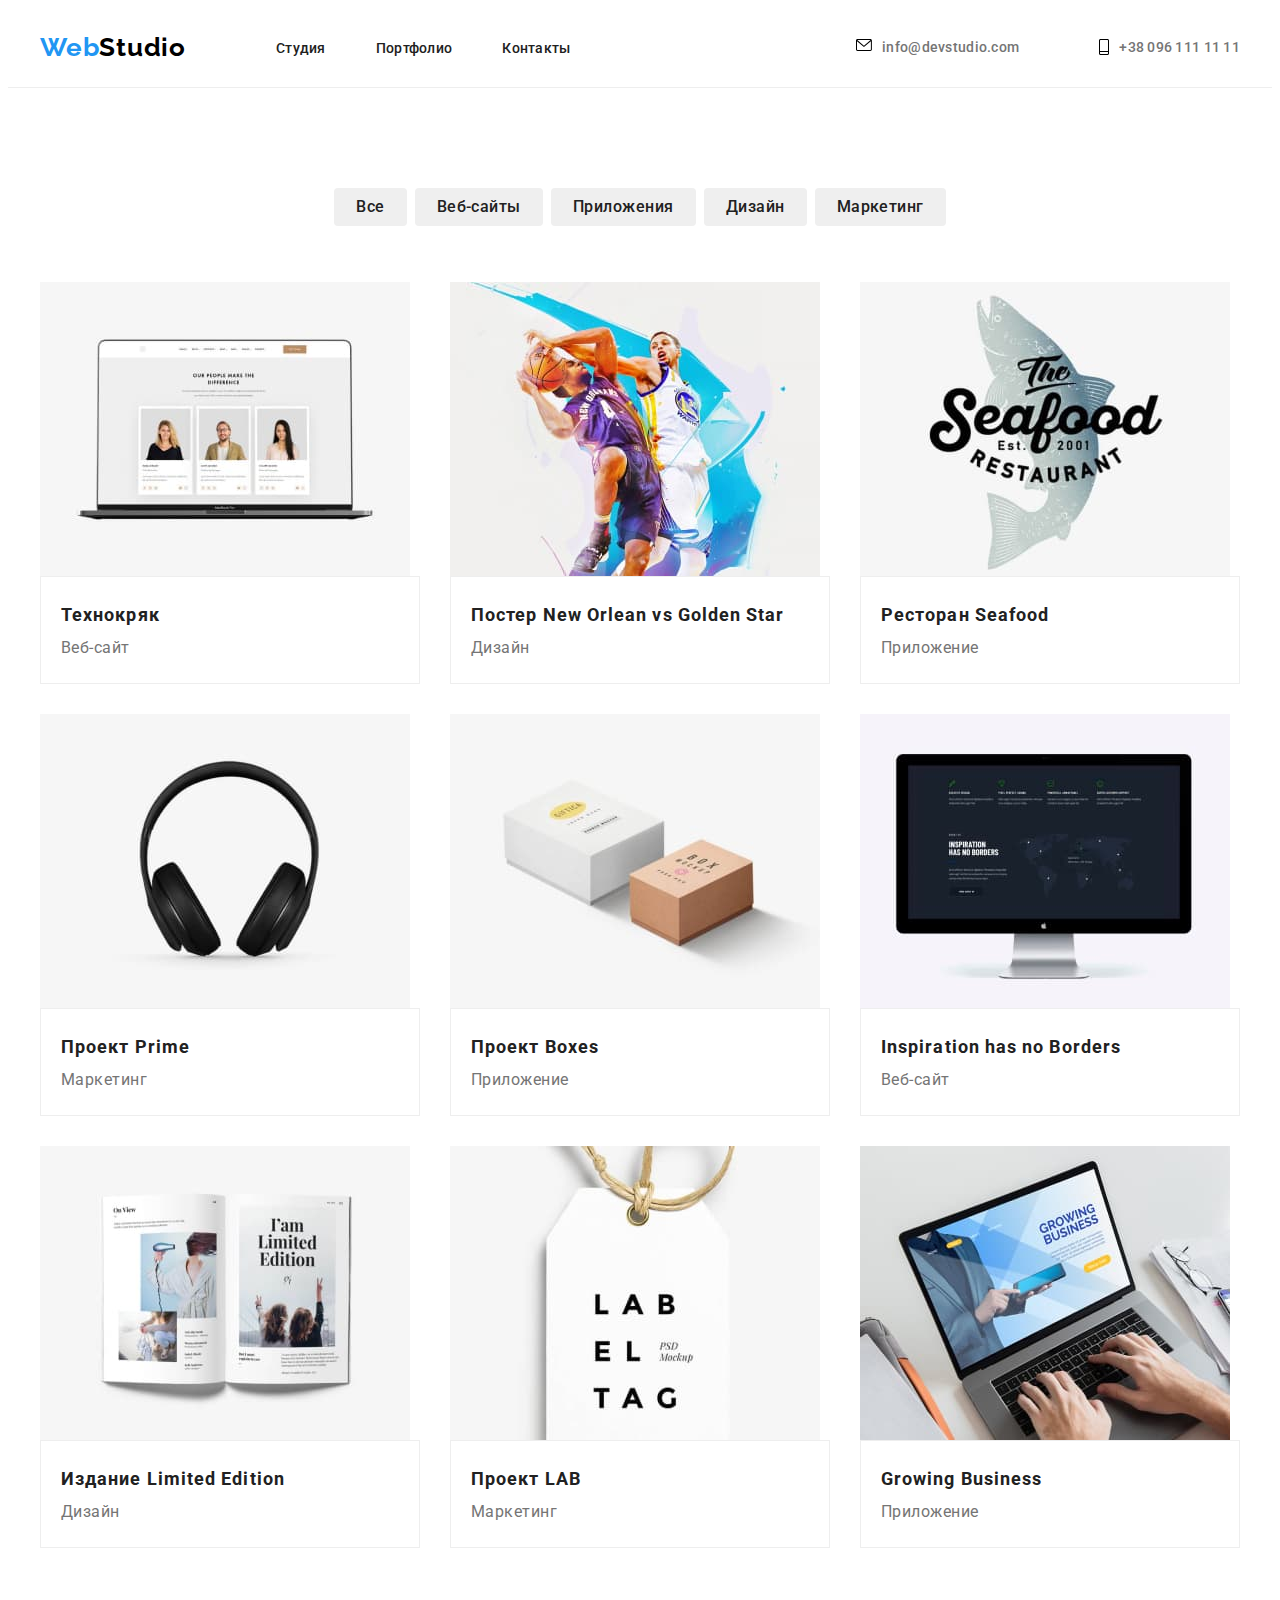
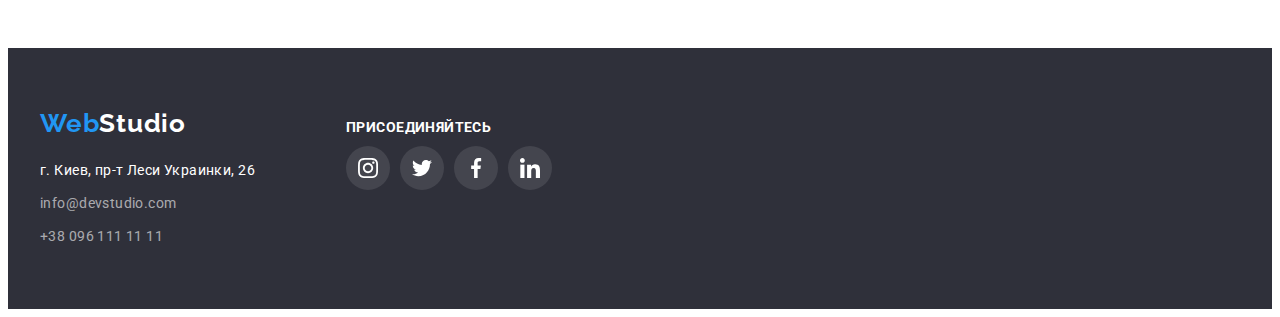
==== portfolio.html @ e997918e "created a new repository and copied the files of the previous work into it" ====
<!DOCTYPE html>
<html lang="ru">

<head>
	<meta charset="UTF-8">
	<meta http-equiv="X-UA-Compatible" content="IE=edge">
	<meta name="viewport" content="width=device-width, initial-scale=1.0">
	<title>Document</title>
	<link rel="preconnect" href="https://fonts.googleapis.com">
	<link rel="preconnect" href="https://fonts.gstatic.com" crossorigin>
	<link
		href="https://fonts.googleapis.com/css2?family=Montserrat:wght@400;700&family=Raleway:wght@700&family=Roboto:wght@400;500;700;900&display=swap"
		rel="stylesheet">
	<link rel="stylesheet" href="https://cdnjs.cloudflare.com/ajax/libs/modern-normalize/1.1.0/modern-normalize.min.css"
		integrity="sha512-wpPYUAdjBVSE4KJnH1VR1HeZfpl1ub8YT/NKx4PuQ5NmX2tKuGu6U/JRp5y+Y8XG2tV+wKQpNHVUX03MfMFn9Q=="
		crossorigin="anonymous" referrerpolicy="no-referrer" />
	<link rel="stylesheet" href="./css/styles.css">
</head>

<body>
	<header class="header">
		<div class="container header-container">
			<a class="logo link" lang=en href=""><span class="logo-part">Web</span>Studio</a>
			<nav class="navigation">
				<ul class="nav-list list">
	
					<li class="nav-list-item">
						<a class="nav-list-link link" href="./index.html">Студия</a>
					</li>
	
					<li class="nav-list-item">
						<a class="nav-list-link link" href="./portfolio.html">Портфолио</a>
					</li>
	
					<li class="nav-list-item">
						<a class="nav-list-link link" href="">Контакты</a>
					</li>
	
				</ul>
			</nav>
	
			<ul class="contacts list">
	
				<li class="contacts-item link">
					<a class="contact-mail link" href="mailto:info@devstudio.com">
						<svg class="contacts-icon-email" widht="16" height="12">
							<use href="./images/sprite.svg#envelope">
							</use>
						</svg>
						info@devstudio.com
					</a>
				</li>
	
				<li class="contacts-item link">
					<a class="contact-number link" href="tel:+380961111111">
						<svg class="contacts-icon-tel" widht="10" height="16">
							<use href="./images/sprite.svg#icon-mobile-phone"></use>
						</svg>
						+38 096 111 11 11</a>
				</li>
	
			</ul>
		</div>
	</header>
	<main>
		<section class="portfolio-main">
			<div class="container page-nav-container">
				<ul class="page-nav-list list">
					<li class="page-nav-list-item">
						<button class="page-nav-button" type="button">Все</button>
					</li>
					<li class="page-nav-list-item">
						<button class="page-nav-button" type="button">Веб-сайты</button>
					</li>
					<li class="page-nav-list-item">
						<button class="page-nav-button" type="button">Приложения</button>
					</li>
					<li class="page-nav-list-item">
						<button class="page-nav-button" type="button">Дизайн</button>
					</li>
					<li class="page-nav-list-item">
						<button class="page-nav-button" type="button">Маркетинг</button>
					</li>
				</ul>
			</div>
			<div class="container examples-list-container">
				<ul class="examples-list list"> 
					<li class="examples-list-item">
						<img src="./images/example-img-1.jpg" alt="сайт на экране ноутбука" width="370" height="294">
						<div class="examples-list-caption">
							<h3 class="examples-name">Технокряк</h3>
							<p class="examples-text">Веб-сайт</p>
						</div>
					</li>
					<li class="examples-list-item">
						<img src="./images/example-img-2.jpg" alt="борьба двух баскетболистов за мяч" width="370" height="294">
						<div class="examples-list-caption">
							<h3 class="examples-name">Постер <span lang="en">New Orlean vs Golden Star</span></h3>
							<p class="examples-text">Дизайн</p>
						</div>
					</li>
					<li class="examples-list-item">
						<img src="./images/example-img-3.jpg" alt="картинка рыбы сверху название ресторана" width="370" height="294">
						<div class="examples-list-caption">
							<h3 class="examples-name">Ресторан <span lang="en">Seafood</span></h3>
							<p class="examples-text">Приложение</p>
						</div>
					</li>
					<li class="examples-list-item">
						<img src="./images/example-img-4.jpg" alt="наушники мониторные" width="370" height="294">
						<div class="examples-list-caption">
							<h3 class="examples-name">Проект <span>Prime</span> </h3>
							<p class="examples-text">Маркетинг</p>
						</div>
					</li>
					<li class="examples-list-item">
						<img src="./images/example-img-5.jpg" alt="две коробочки белая и коричневая" width="370" height="294">
						<div class="examples-list-caption">
							<h3 class="examples-name">Проект <span>Boxes</span> </h3>
							<p class="examples-text">Приложение</p>
						</div>
					</li>
					<li class="examples-list-item">
						<img src="./images/example-img-6.jpg" alt="сайт на экране компьютерного монитора" width="370" height="294">
						<div class="examples-list-caption">
							<h3 class="examples-name" lang="en">Inspiration has no Borders</h3>
							<p class="examples-text">Веб-сайт</p>
						</div>
					</li>
						<li class="examples-list-item">
						<img src="./images/example-img-7.jpg" alt="открытый журнал с фото девушек на станицах" width="370" height="294">
						<div class="examples-list-caption">
							<h3 class="examples-name">Издание <span lang="en">Limited Edition</span></h3>
							<p class="examples-text">Дизайн</p>
						</div>
					</li>
						<li class="examples-list-item">
						<img src="./images/example-img-8.jpg" alt="белая одежная бирка с черными надписями" width="370" height="294">
						<div class="examples-list-caption">
							<h3 class="examples-name">Проект <span lang="en">LAB</span></h3>
							<p class="examples-text">Маркетинг</p>
						</div>
					</li>
					<li class="examples-list-item">
						<img src="./images/example-img-9.jpg" alt="сайт на экране ноутбука на клавиатуре руки" width="370" height="294">
						<div class="examples-list-caption">
							<h3 class="examples-name" lang="en">Growing Business</h3>
							<p class="examples-text">Приложение</p>
						</div>
					</li>
				</ul>
			</div>
		</section>
	</main>

	<footer class="footer">
        <div class="container footer-info">
            <div class="footer-container">
                <a class="logo link" lang=en href=""><span class="logo-part">Web</span><span class="logo-part-footer">Studio</span></a>
                <address>
                    <ul class="list footer-list">
                        <li>
                            <a class="address-contact-maps link" href="https://goo.gl/maps/7tFb4trJrArzVca6A">г. Киев, пр-т Леси Украинки, 26</a>
                        </li>
                        <li> 
                            <a class="address-contact-mail link" href="mailto:info@devstudio.com">info@devstudio.com</a>
                        </li>
                        <li>
                            <a class="address-contact-number link" href="tel:+380961111111">+38 096 111 11 11</a>
                        </li>

                    </ul>
                </address>
            </div>
            <div class="footer-social-info">
                <h3 class="tagline footer-tagline">Присоединяйтесь</h3>
                <ul class="footer-social-list list">

                    <li class="footer-social-list-item">
                        <a class="footer-social-list-link" href="">
                            <svg class="social-list-icon" width="20" height="20">
                                <use href="./images/sprite.svg#instagram"></use>
                            </svg>
                        </a>
                    </li>

                    <li class="footer-social-list-item">
                        <a class="footer-social-list-link" href="">
                            <svg class="social-list-icon" width="20" height="20">
                                <use href="./images/sprite.svg#twitter"></use>
                            </svg>
                        </a>
                    </li>

                    <li class="footer-social-list-item">
                        <a class="footer-social-list-link" href="">
                            <svg class="social-list-icon" width="20" height="20">
                                <use href="./images/sprite.svg#facebook">
                                </use>
                            </svg>
                        </a>
                    </li>

                    <li class="footer-social-list-item">
                        <a class="footer-social-list-link" href="">
                            <svg class="social-list-icon" width="20" height="20">
                                <use href="./images/sprite.svg#linkedin"></use>
                            </svg>
                        </a>
                    </li>
                    
                </ul>
            </div>
        </div>
    </footer>
		
	</body>
	
</html>
---- css/styles.css ----
:root {
  --primary-font-family: "Roboto", sans-serif;
  --secondary-font-family: "Raleway", sans-serif;
  --primary-text-color-theme-dark: #ffffff;
  --primary-text-color-theme-light: #212121;
  --secondary-primary-text-color-theme-dark: #2f303a;
  --secondary-primary-text-color-theme-light: #757575;
  --accent-color: #2196f3;
}

body {
  font-family: var(--primary-font-family);
}

h1, h2, h3, h4, p {
  margin-top: 0;
  margin-bottom: 0;
}

ul {
  margin-top: 0;
  margin-bottom: 0;
  padding-left: 0;
}

img {
  display: block;
}

address {
  font-style: normal;
}

.list {
  list-style: none;
}

.link {
  text-decoration: none;
}

.container {
  width: 1200px;
  padding-left: 15px;
  padding-right: 15px;
  margin-left: auto;
  margin-right: auto;
}

/* components */

.logo {
  font-family: var(--secondary-font-family);
  font-weight: 700;
  font-size: 26px;
  line-height: 1.19;
  /* identical to box height */
  letter-spacing: 0.03em;
  color: #000000;
  margin-right: 90px;
}

.logo-part {
  color: var(--accent-color);
}

.tagline {
  font-weight: 700;
  font-size: 14px;
  line-height: 1.14;
  letter-spacing: 0.03em;
  text-transform: uppercase;
  color: var(--primary-text-color-theme-light);
  margin-bottom: 10px;
}

.text {
  font-weight: 400;
  font-size: 14px;
  line-height: 1.71;
  /* or 171% */
  letter-spacing: 0.03em;
  color: var(--secondary-primary-text-color-theme-light);
}

.subtitle {
  font-weight: 700;
  font-size: 36px;
  line-height: 1.17;
  text-align: center;
  letter-spacing: 0.03em;
  color: var(--primary-text-color-theme-light);
  margin-bottom: 50px;
}

.social-list {
  display: flex;
  justify-content: space-between;
}

.social-list-link {
  display: flex;
  align-items: center;
  justify-content: center;
  width: 44px;
  height: 44px;
  background-color: var(--primary-text-color-theme-dark);
  border-radius: 50%;
  fill: #AFB1B8;
}

.social-list-link:hover,
.social-list-link:focus {
  fill: #FFFFFF;
  background-color: var(--accent-color);
}

.clients-list {
  display: flex;

}

.clients-list-link {
  display: flex;
  align-items: center;
  justify-content: center;
  width: 170px;
  height: 92px;
  background-color: var(--primary-text-color-theme-dark);
  fill: #AFB1B8;

}

.clients-list-link:hover,
.clients-list-link:focus {
  fill: var(--accent-color);
}


.features-list-picture {
  display: flex;
  justify-content: space-between;
}

.features-picture-link {
  display: flex;
  align-items: center;
  justify-content: center;
  width: 270px;
  height: 120px;
  background-color: #F5F4FA;
  fill: #212121;
  border-radius: 4px;
}

/* header */

.header {
  padding-top: 24px;
  padding-bottom: 24px;
  box-sizing: border-box;
  background: #FFFFFF;
  border-bottom: 1px solid #EEEEEE;
}

.header-container {
  display: flex;
  align-items: center;
}

.nav-list {
  display: flex;
  align-items: center;
}

.nav-list-link {
  font-weight: 500;
  font-size: 14px;
  line-height: 1.17;
  letter-spacing: 0.02em;
  color: var(--primary-text-color-theme-light);
}

.nav-list-item:not(:last-child) {
  margin-right: 50px;
}

.contacts {
    display: flex;
    align-items: center;
    margin-right: 0;
    margin-left: auto;
}

.contacts-item:first-child{
    margin-right: 30px;
}

.contact-mail, .contact-number {
    text-decoration: none;
    color: var(--second-text-color);
    font-weight: 500;
    font-size: 14px;
    line-height: 1.14;
    letter-spacing: 0.02em;
    display: flex;
    fill: var(--second-text-color);
}

.contacts-icon-email {
    width: 16px;
    height: 12px;
    margin-right: 10px;
}

.contacts-icon-tel {
    width: 10px;
    height: 16px;
    margin-right: 10px;
}


.nav-list-link:hover,
.nav-list-link:focus {
  color: var(--accent-color);
}

.contact-mail {
  font-weight: 500;
  font-size: 14px;
  line-height: 1.17;
  letter-spacing: 0.02em;
  color: var(--secondary-primary-text-color-theme-light);
  margin-left: auto;
  margin-right: 50px;
}

.contact-number {
  font-weight: 500;
  font-size: 14px;
  line-height: 1.17;
  letter-spacing: 0.02em;
  color: var(--secondary-primary-text-color-theme-light);
}

.contact-mail:hover,
.contact-mail:focus {
  color: var(--accent-color);
}

.contact-mail:hover .contacts-icon-email,
.contact-mail:focus .contacts-icon-email {
  fill: var(--accent-color);
}

.contact-number:hover,
.contact-number:focus {
  color: var(--accent-color);
}

.contact-number:hover .contacts-icon-tel,
.contact-number:focus .contacts-icon-tel {
  fill: var(--accent-color);
}

.section {
  padding-top: 94px;
  padding-bottom: 94px;
}

/* hero */

.hero {
  max-width: 1600px;
  margin-left: auto;
  margin-right: auto;
  background-image: linear-gradient(rgba(47, 48, 58, 0.4),
      rgba(47, 48, 58, 0.4)),
    url("../images/hero/img.jpg");
  background-size: cover;
  background-color: #C4C4C4;
}

.hero-section {
  padding-top: 200px;
  padding-bottom: 210px;
}

.main-title {
  font-weight: 900;
  font-size: 44px;
  line-height: 1.36;
  /* or 136% */
  text-align: center;
  letter-spacing: 0.06em;
  text-transform: uppercase;
  color: var(--primary-text-color-theme-dark);
  margin-bottom: 40px;
}

.button {
  min-width: 200px;
  padding: 10px 32px;
  border: 1px solid var(--accent-color);
  border-radius: 4px;
  font-weight: 700;
  font-size: 16px;
  line-height: 1.88;
  /* identical to box height, or 187% */
  display: flex;
  align-items: center;
  text-align: center;
  letter-spacing: 0.06em;
  color: var(--primary-text-color-theme-dark);
  background-color: var(--accent-color);
  margin-left: auto;
  margin-right: auto;
}

.button:hover,
.button:focus {
  background-color: var(--accent-color);
  cursor: pointer;
}

/* features */
.features-list {
  display: flex;
  margin-left: -30px;
  margin-top: -30px;
}

.features-list-item {
  flex-basis: calc((100%-120px)/4);
  margin-left: 30px;
  margin-top: 30px;
}

/* about-us */
.about-us {
  padding-bottom: 94px;
}

.about-us-list {
  display: flex;
  justify-content: space-between;
}

.features-icon-img {
  margin-bottom: 30px;
}

/* team */

.team {
  background: #F5F4FA;
}

.team-list-img-name {
  font-weight: 500;
  font-size: 16px;
  line-height: 1.19;
  /* identical to box height */
  text-align: center;
  letter-spacing: 0.03em;
  color: var(--primary-text-color-theme-light);
  margin-bottom: 10px;
}

.team-list-img-profession {
  font-weight: normal;
  font-size: 16px;
  line-height: 1.19;
  /* identical to box height */
  text-align: center;
  letter-spacing: 0.03em;
  color: var(--secondary-primary-text-color-theme-light);
  margin-bottom: 16px;
}

.team-list {
  display: flex;
  flex-wrap: wrap;
  margin-left: -30px;
  margin-top: -30px;
}

.team-list-item {
  flex-basis: calc((100% - 120px) / 4);
  margin-left: 30px;
  margin-top: 30px;
}

.team-list-caption {
  box-sizing: border-box;
  border: 1px solid #EEEEEE;
  background-color: #FFFFFF;
  /* material shadow v1 */
  box-shadow: 0px 1px 3px rgba(0, 0, 0, 0.12), 0px 1px 1px rgba(0, 0, 0, 0.14), 0px 2px 1px rgba(0, 0, 0, 0.2);
  border-radius: 0px 0px 4px 4px;
  padding-top: 30px;
  padding-bottom: 30px;
  padding-left: 32px;
  padding-right: 32px;
}

/* clients */

.clients {
  padding-top: 94px;
  padding-bottom: 94px;
}

.clients-box {
  display: flex;
}

.clients-list {
  display: flex;
  /* flex-wrap: wrap; */
  margin-left: -30px;
  margin-top: -30px;
}

.clients-list-item {
  flex-basis: calc((100% - 180px) / 6);
  margin-left: 30px;
  margin-top: 30px;
  border: 1px solid #AFB1B8;
}

.clients-list-item:hover,
.clients-list-item:focus {
  border: 1px solid #2196F3
}

/* footer */


.footer {
  font-family: inherit;
  background-color: var(--secondary-primary-text-color-theme-dark);
  padding-top: 60px;
  padding-bottom: 60px;
}

.footer-container {

}

.footer-social-list {
  display: flex;

}
.footer-list {
  margin-top: 20px;
}

.logo-part-footer {
  color: var(--primary-text-color-theme-dark);
}

.address-contact-maps {
  display: block;
  font-weight: normal;
  font-size: 14px;
  line-height: 1.71;
  letter-spacing: 0.03em;
  color: var(--primary-text-color-theme-dark);
  margin-bottom: 9px
}

.address-contact-mail {
  display: block;
  font-family: inherit;
  font-weight: normal;
  font-size: 14px;
  line-height: 1.71;
  /* or 171% */
  letter-spacing: 0.03em;
  color: rgba(255, 255, 255, 0.6);
  margin-bottom: 9px
}

.address-contact-number {
  font-family: inherit;
  font-weight: normal;
  font-size: 14px;
  line-height: 1.71;
  /* or 171% */
  letter-spacing: 0.03em;
  color: rgba(255, 255, 255, 0.6);
} 

.footer-info{
  display: flex;
  align-items: baseline;
}

.footer-container{
  margin-right: 70px;
}

.footer-tagline {
  color: var(--primary-text-color-theme-dark);
}

.footer-social-list-item:not(:last-child) {
  margin-right: 10px;
}

.footer-social-list-link{
  width: 44px;
  height: 44px;
  background: rgba(255, 255, 255, 0.1);
  border-radius: 50%;
  display: flex;
  justify-content: center;
  align-items: center;
  fill: #ffffff;
}

.footer-social-list-link:hover, .footer-social-list-link:focus{
  background-color: var(--accent-color);
}



/* portfolio */

.portfolio-main {
  padding-top: 100px;
  padding-bottom: 100px;
}

.page-nav-button {
  font-family: inherit;
  font-style: normal;
  font-weight: 500;
  font-size: 16px;
  line-height: 26px;
  /* identical to box height, or 162% */
  text-align: center;
  letter-spacing: 0.03em;
  color: var(--primary-text-color-theme-light);
  padding: 6px 22px;
}

.page-nav-button:hover,
.page-nav-button:focus {
  background-color: var(--accent-color);
  cursor: pointer;
  color: var(--primary-text-color-theme-dark);
  box-shadow: 0px 3px 1px rgba(0, 0, 0, 0.1), 0px 1px 2px rgba(0, 0, 0, 0.08), 0px 2px 2px rgba(0, 0, 0, 0.12);
}

.examples-name {
  font-weight: 700;
  font-size: 18px;
  line-height: 2;
  /* identical to box height, or 200% */
  letter-spacing: 0.06em;
  color: var(--primary-text-color-theme-light);
  padding-left: 20px;
}

.examples-text {
  font-weight: 400;
  font-size: 16px;
  line-height: 1.88;
  /* identical to box height, or 187% */
  letter-spacing: 0.03em;
  color: var(--secondary-primary-text-color-theme-light);
  padding-left: 20px;
}

.page-nav-container {
  display: flex;
  align-items: center;
  margin-bottom: 56px;
}

.page-nav-list {
  display: flex;
  align-items: center;
  margin-left: auto;
  margin-right: auto;
}

.page-nav-button{
  border-radius: 4px;
  border: none;
}


.page-nav-list-item:not(:last-child) {
  margin-right: 8px;
}

.examples-list {
  display: flex;
  flex-wrap: wrap;
  margin-left: -30px;
  margin-top: -30px;
}

.examples-list-item {
  flex-basis: calc((100% - 90px) / 3);
  margin-left: 30px;
  margin-top: 30px;
}

.examples-list-item:hover, 
.examples-list-item:focus {
  box-shadow: 0px 1px 1px rgba(0, 0, 0, 0.12), 0px 4px 4px rgba(0, 0, 0, 0.06), 1px 4px 6px rgba(0, 0, 0, 0.16);
}

.examples-list-caption {
  padding-top: 20px;
  padding-bottom: 20px;
  box-sizing: border-box;
  background: #FFFFFF;
  border: 1px solid #EEEEEE;
}
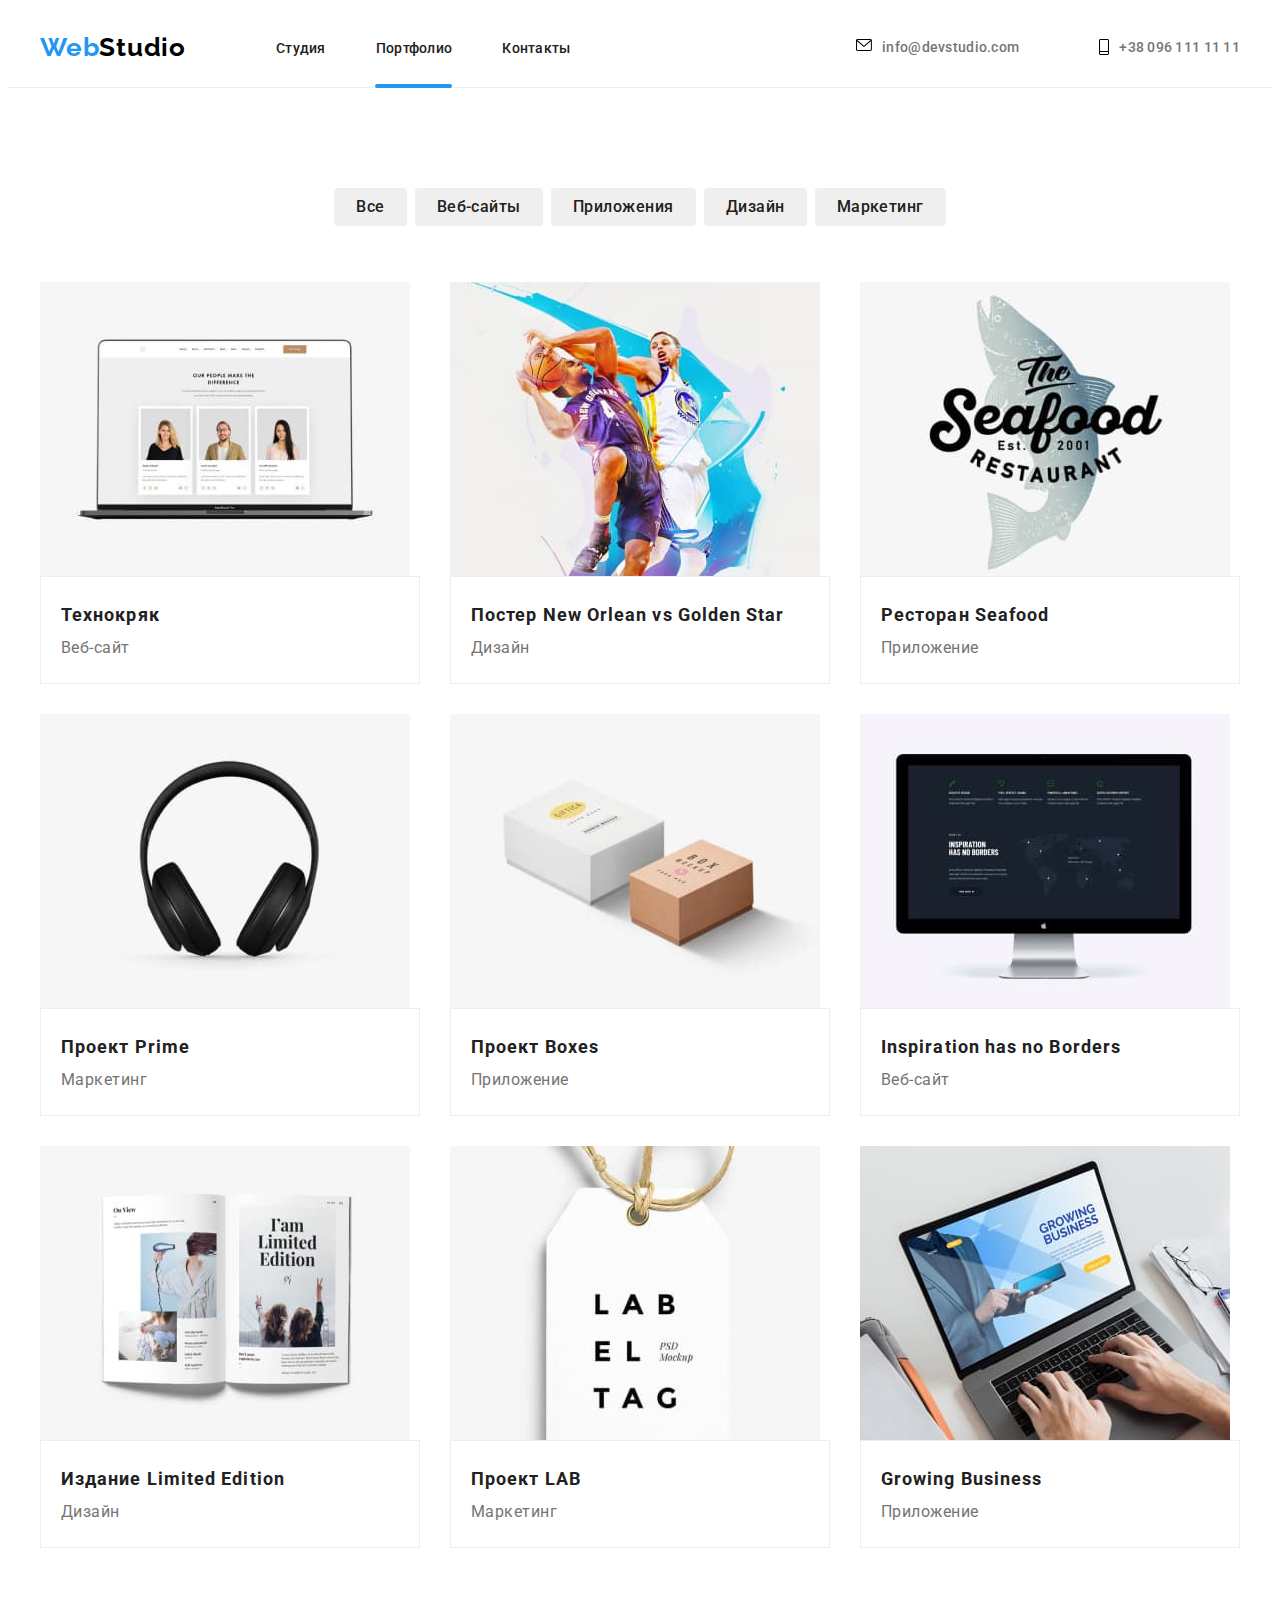
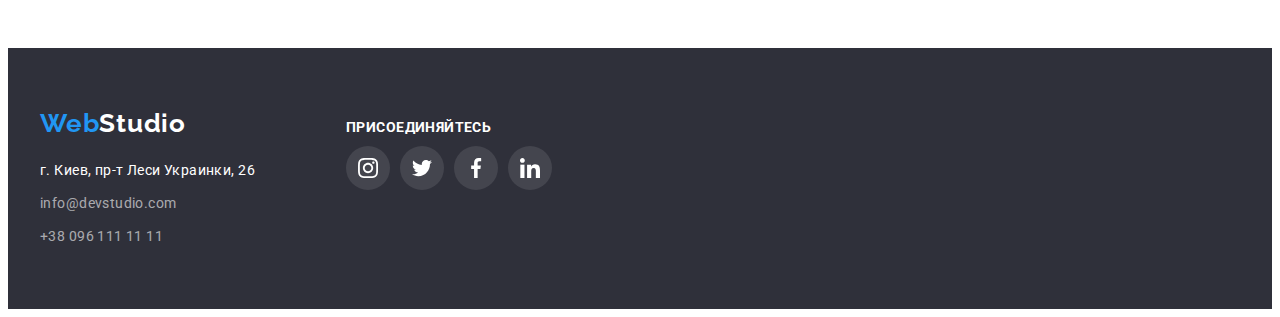
==== commit 727b6540: "adds a stripe in the header" ====
--- a/portfolio.html
+++ b/portfolio.html
@@ -29,7 +29,7 @@
 					</li>
 	
 					<li class="nav-list-item">
-						<a class="nav-list-link link" href="./portfolio.html">Портфолио</a>
+						<a class="nav-list-link link portfolio" href="./portfolio.html">Портфолио</a>
 					</li>
 	
 					<li class="nav-list-item">
--- a/css/styles.css
+++ b/css/styles.css
@@ -172,6 +172,36 @@
   display: flex;
   align-items: center;
 }
+
+.nav-list-item {
+  position: relative;
+}
+
+/* Полоска */
+.nav-list-item > .studio::after {
+  content: "";
+  width: 100%;
+  height: 4px;
+  border-radius: 2px;
+  background-color: #2196F3;
+  position: absolute;
+  margin-top: 46px;
+  margin-left: -49px;
+}
+
+/* Полоска */
+.nav-list-item > .portfolio::after {
+  content: "";
+  width: 100%;
+  height: 4px;
+  border-radius: 2px;
+  background-color: #2196F3;
+  position: absolute;
+  margin-top: 46px;
+  margin-left: -77px;
+}
+
+
 
 .nav-list-link {
   font-weight: 500;
@@ -444,10 +474,6 @@
   padding-bottom: 60px;
 }
 
-.footer-container {
-
-}
-
 .footer-social-list {
   display: flex;
 
